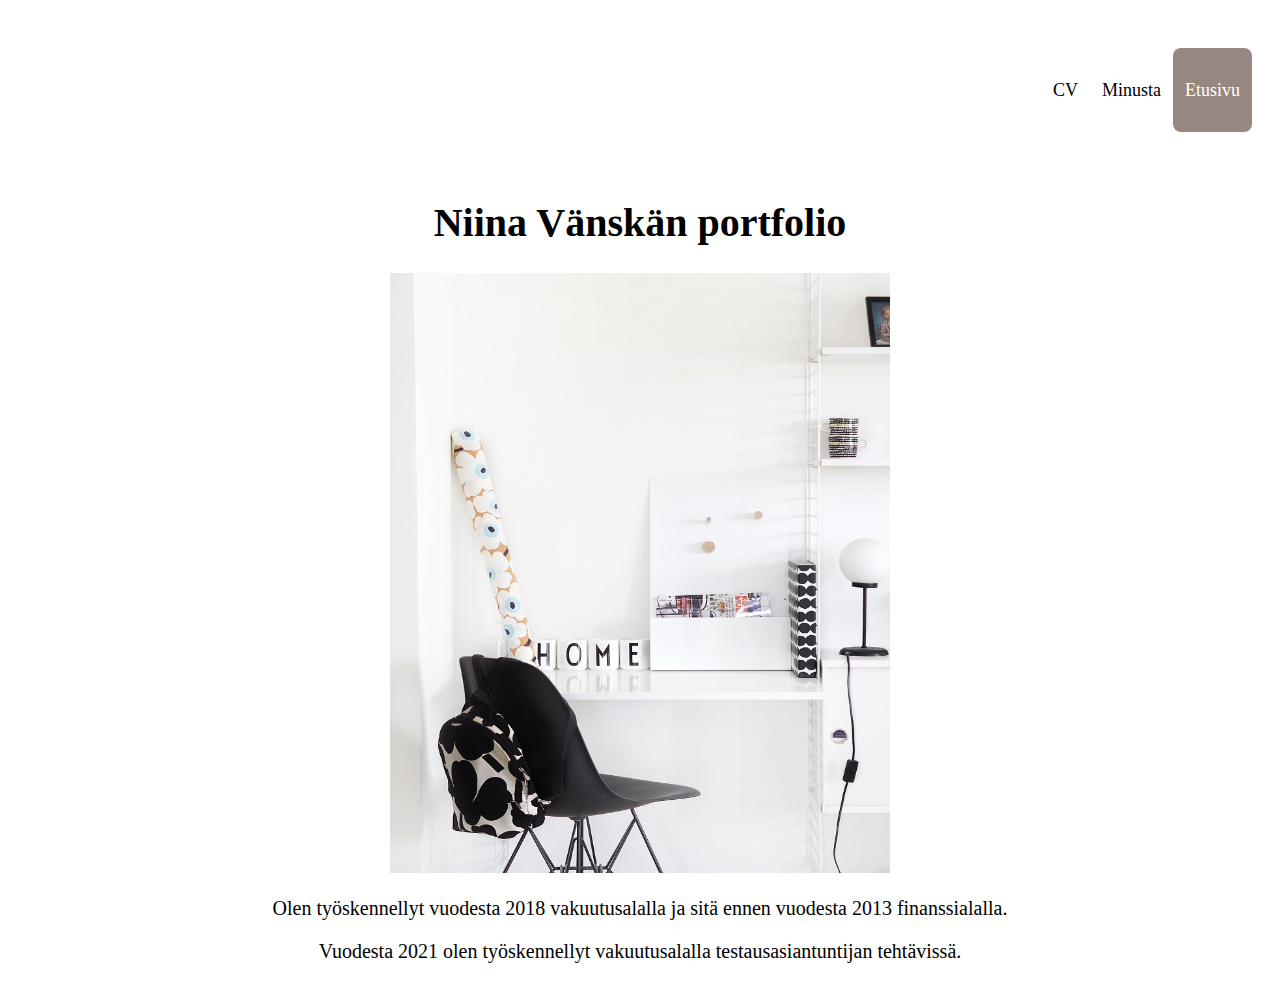
==== index.html @ ff8a99c8 "Add files via upload" ====
<!DOCTYPE html>
<html>
<head>
    <title>Niina Vänskän portfolio</title>
    <meta charset="UTF-8">
    <link rel="stylesheet" href="style.css">
    <link rel="preconnect" href="https://fonts.googleapis.com">
<link rel="preconnect" href="https://fonts.gstatic.com" crossorigin>
<link href="https://fonts.googleapis.com/css2?family=Oswald:wght@200..700&family=Roboto:ital,wght@0,100;0,300;0,400;0,500;0,700;0,900;1,100;1,300;1,400;1,500;1,700;1,900&display=swap" rel="stylesheet">
    <style>
        h1 {text-align: center;}
        p {text-align: center;}
        div {text-align: center;}
        header {text-align: right}
		
    </style>

</head>

<body>
        <div class="header">
          <a class="active" href="#etusivu">Etusivu</a>
          <a href="#minusta">Minusta</a>
          <a href="#cv">CV</a>
        </div>
      
    <div class="hihi">
        <h1 style="font-size:40px";>Niina Vänskän portfolio</h1>
    </div>

    <div class="img">
        <img src="kuva3.jpg" alt="kuva" width="500" height="600">
    </div>

    <div class="content">
        <p style="font-size:20px";>Olen työskennellyt vuodesta 2018 vakuutusalalla ja sitä ennen vuodesta 2013 finanssialalla.</style>
        <p style="font-size:20px";>Vuodesta 2021 olen työskennellyt vakuutusalalla testausasiantuntijan tehtävissä.</style>
        
    </div>
</body>

</html>
---- style.css ----
/* Style the header with a grey background and some padding */
.header {
    overflow: hidden;
    background-color: #ffffff;
    padding: 40px 20px;
  }
  
  /* Style the header links */
  .header a {
    float: left;
    color: black;
    text-align: center;
    padding: 12px;
    text-decoration: none;
    font-size: 18px;
    line-height: 60px;
    border-radius: 8px;
  }
  
  
  /* Change the background color on mouse-over */
  .header a:hover {
    background-color: #ffffff;
    color: black;
  }
  
  /* Style the active/current link*/
  .header a.active {
    background-color: #988780;
    color: white;
  }
  
  /* Float the link section to the right */
  .header a {
    float: right;
  }
  
  /* Add media queries for responsiveness - when the screen is 500px wide or less, stack the links on top of each other */
  @media screen and (max-width: 500px) {
    .header a {
      float: none;
      display: block;
      text-align: left;
    }
    .header {
      float: none;
    }
  }
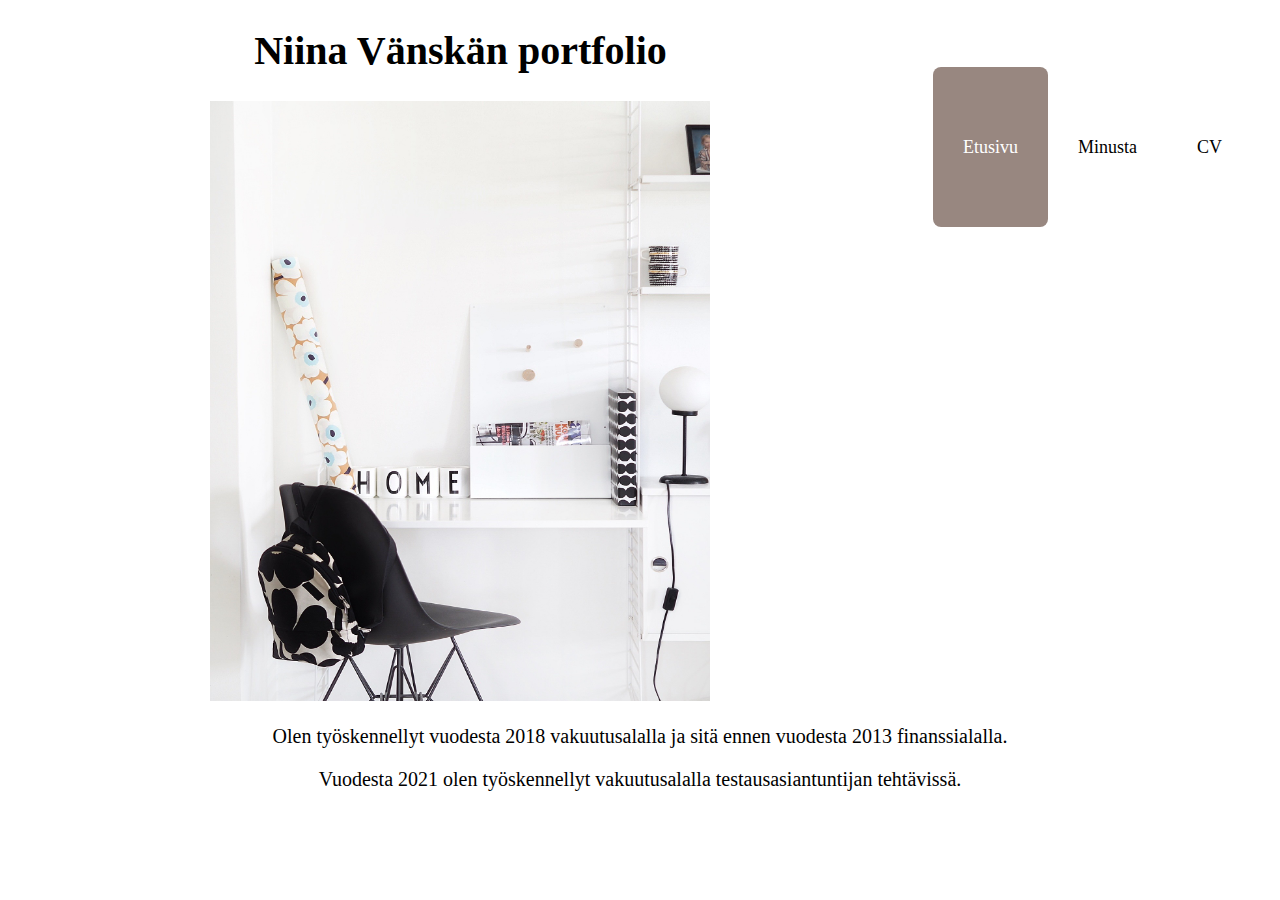
==== commit 1eb3b7e7: "Add files via upload" ====
--- a/index.html
+++ b/index.html
@@ -11,7 +11,6 @@
         h1 {text-align: center;}
         p {text-align: center;}
         div {text-align: center;}
-        header {text-align: right}
 		
     </style>
 
--- a/style.css
+++ b/style.css
@@ -10,10 +10,10 @@
     float: left;
     color: black;
     text-align: center;
-    padding: 12px;
+    padding: 30px;
     text-decoration: none;
     font-size: 18px;
-    line-height: 60px;
+    line-height: 100px;
     border-radius: 8px;
   }
   
@@ -31,7 +31,7 @@
   }
   
   /* Float the link section to the right */
-  .header a {
+  .header {
     float: right;
   }
   
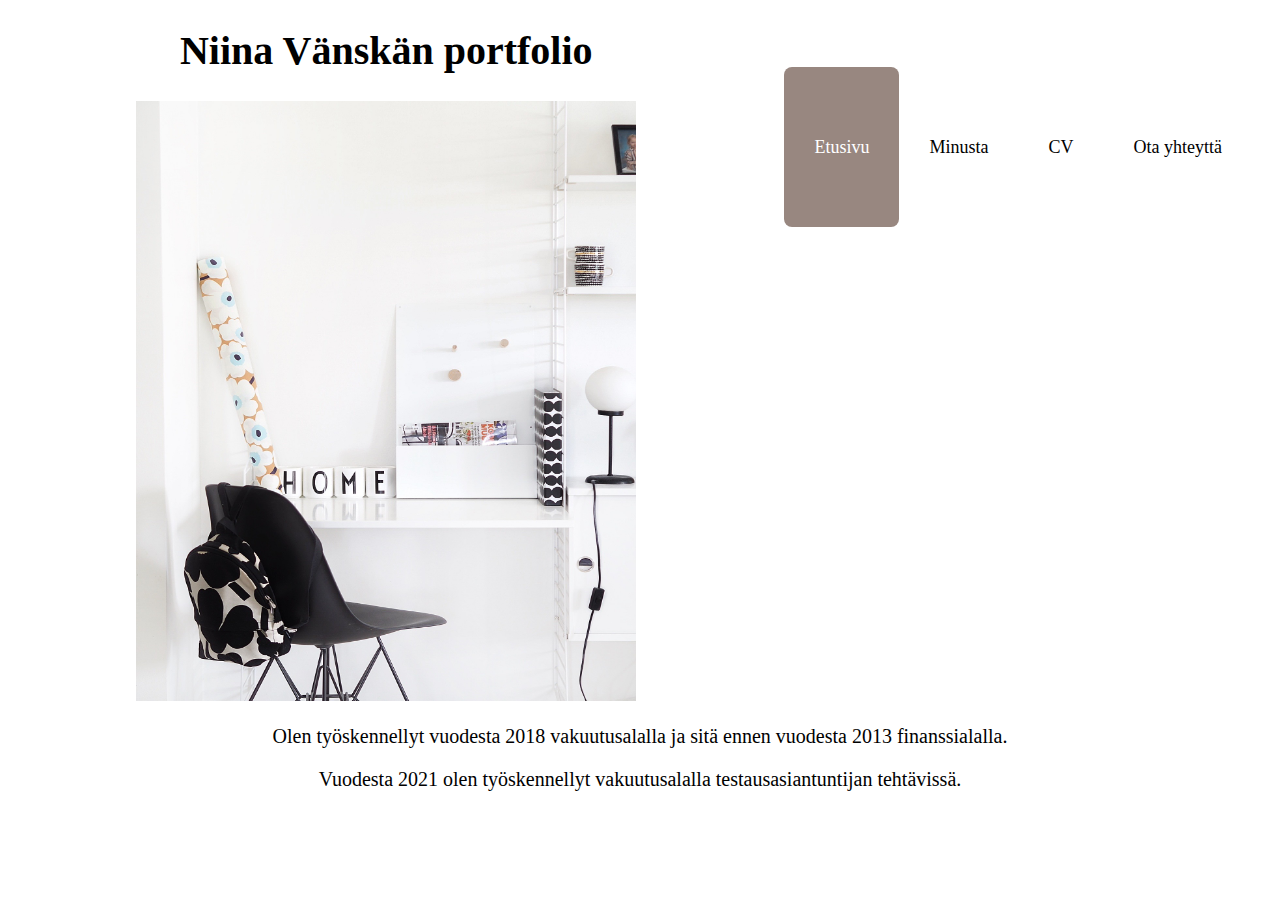
==== commit 18e8ff66: "Add files via upload" ====
--- a/index.html
+++ b/index.html
@@ -21,6 +21,7 @@
           <a class="active" href="#etusivu">Etusivu</a>
           <a href="#minusta">Minusta</a>
           <a href="#cv">CV</a>
+          <a href="otayhteytta">Ota yhteyttä</a>
         </div>
       
     <div class="hihi">
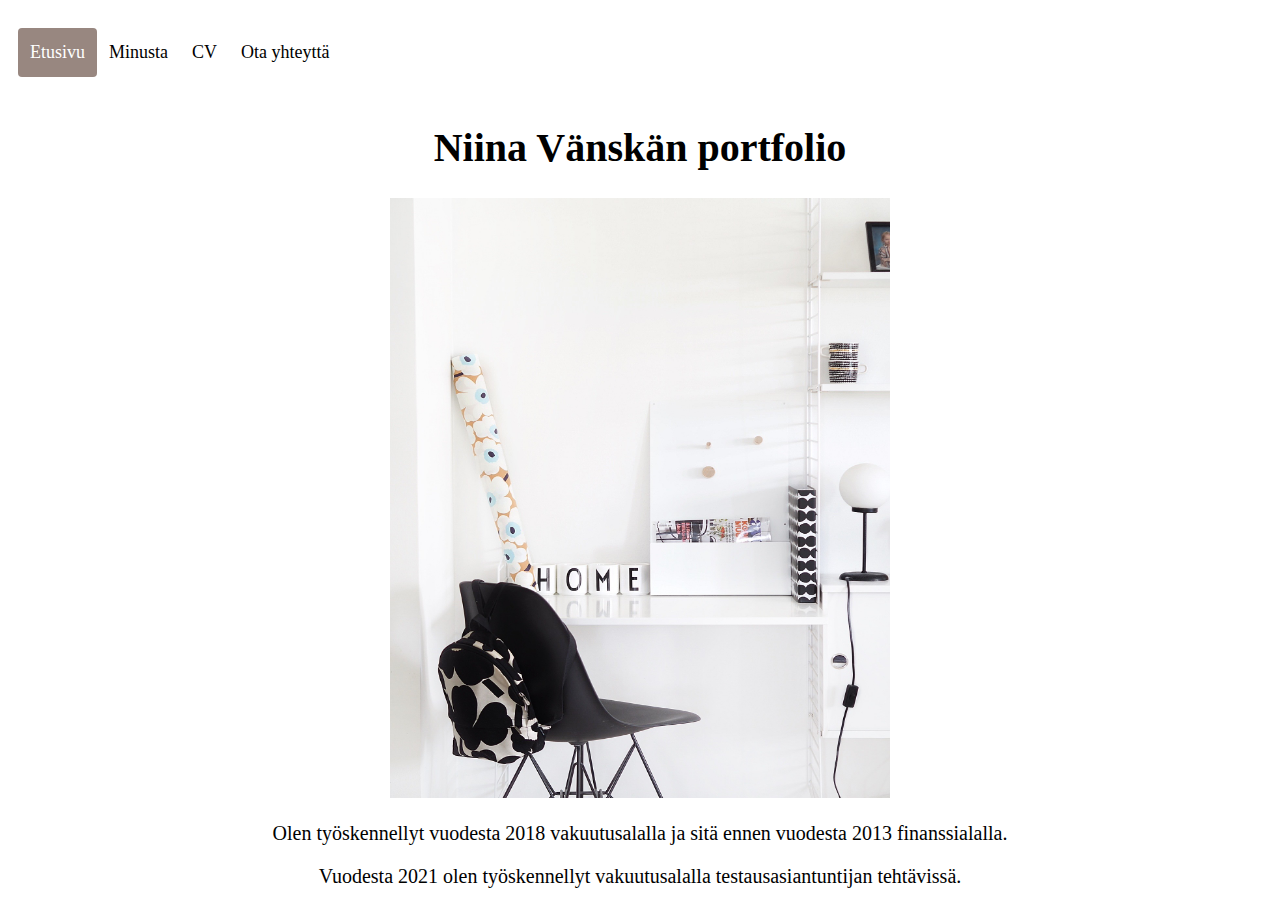
==== commit b79e8bf4: "Add files via upload" ====
--- a/index.html
+++ b/index.html
@@ -19,6 +19,7 @@
 <body>
         <div class="header">
           <a class="active" href="#etusivu">Etusivu</a>
+          <div class="header-right"></div>
           <a href="#minusta">Minusta</a>
           <a href="#cv">CV</a>
           <a href="otayhteytta">Ota yhteyttä</a>
--- a/style.css
+++ b/style.css
@@ -2,7 +2,7 @@
 .header {
     overflow: hidden;
     background-color: #ffffff;
-    padding: 40px 20px;
+    padding: 20px 10px;
   }
   
   /* Style the header links */
@@ -10,11 +10,11 @@
     float: left;
     color: black;
     text-align: center;
-    padding: 30px;
+    padding: 12px;
     text-decoration: none;
     font-size: 18px;
-    line-height: 100px;
-    border-radius: 8px;
+    line-height: 25px;
+    border-radius: 4px;
   }
   
   
@@ -31,7 +31,7 @@
   }
   
   /* Float the link section to the right */
-  .header {
+  .header-right {
     float: right;
   }
   
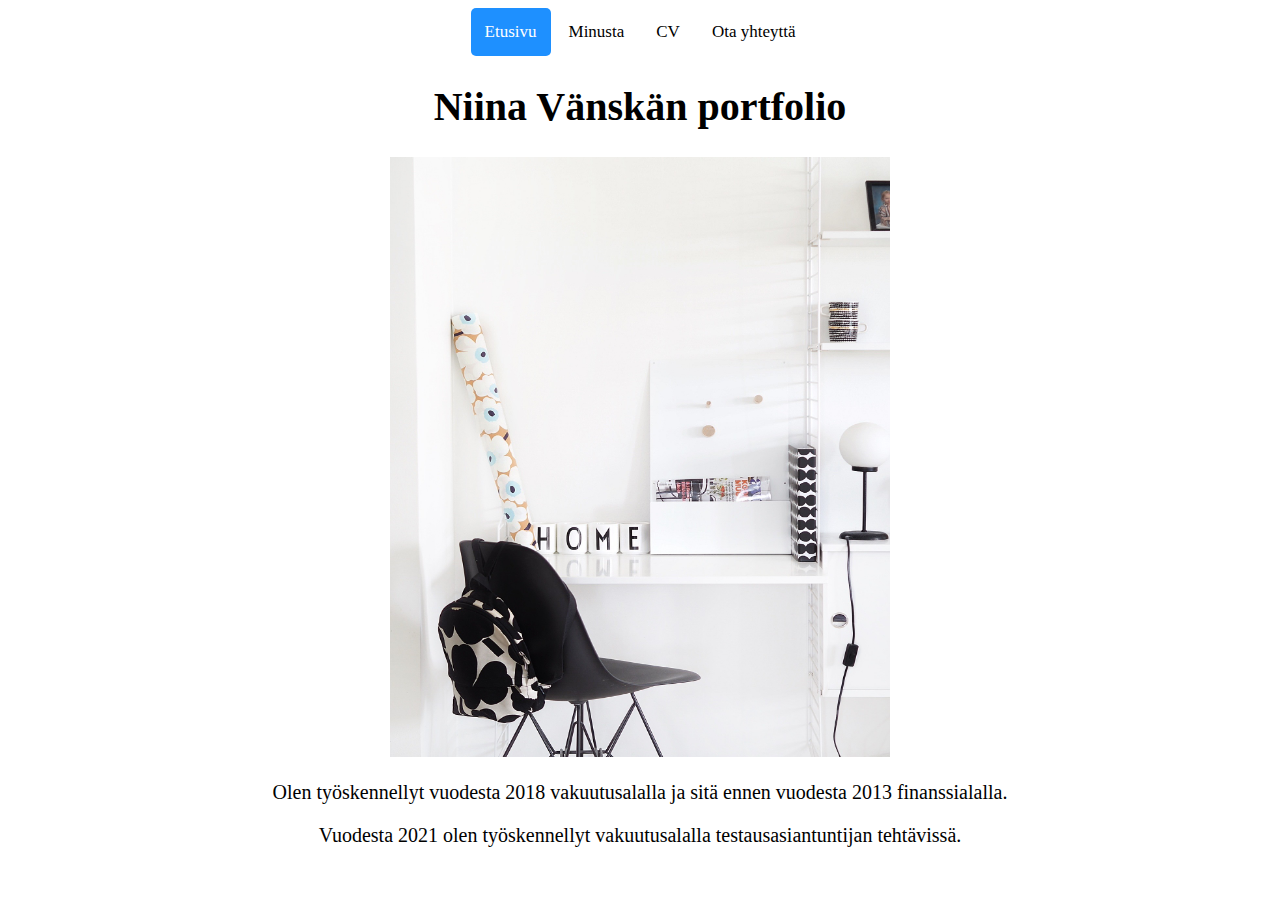
==== commit 50210ab2: "Add files via upload" ====
--- a/index.html
+++ b/index.html
@@ -17,13 +17,12 @@
 </head>
 
 <body>
-        <div class="header">
-          <a class="active" href="#etusivu">Etusivu</a>
-          <div class="header-right"></div>
-          <a href="#minusta">Minusta</a>
-          <a href="#cv">CV</a>
-          <a href="otayhteytta">Ota yhteyttä</a>
-        </div>
+    <div class="pill-nav">
+        <a class="active" href="#home">Etusivu</a>
+        <a href="#news">Minusta</a>
+        <a href="#contact">CV</a>
+        <a href="#about">Ota yhteyttä</a>
+      </div>
       
     <div class="hihi">
         <h1 style="font-size:40px";>Niina Vänskän portfolio</h1>
--- a/style.css
+++ b/style.css
@@ -1,48 +1,22 @@
-/* Style the header with a grey background and some padding */
-.header {
-    overflow: hidden;
-    background-color: #ffffff;
-    padding: 20px 10px;
+/* Style the links inside the pill navigation menu */
+.pill-nav a {
+    display: inline-block;
+    color: black;
+    text-align: center;
+    padding: 14px;
+    text-decoration: none;
+    font-size: 17px;
+    border-radius: 5px;
   }
   
-  /* Style the header links */
-  .header a {
-    float: left;
-    color: black;
-    text-align: center;
-    padding: 12px;
-    text-decoration: none;
-    font-size: 18px;
-    line-height: 25px;
-    border-radius: 4px;
-  }
-  
-  
-  /* Change the background color on mouse-over */
-  .header a:hover {
-    background-color: #ffffff;
+  /* Change the color of links on mouse-over */
+  .pill-nav a:hover {
+    background-color: #ddd;
     color: black;
   }
   
-  /* Style the active/current link*/
-  .header a.active {
-    background-color: #988780;
+  /* Add a color to the active/current link */
+  .pill-nav a.active {
+    background-color: dodgerblue;
     color: white;
-  }
-  
-  /* Float the link section to the right */
-  .header-right {
-    float: right;
-  }
-  
-  /* Add media queries for responsiveness - when the screen is 500px wide or less, stack the links on top of each other */
-  @media screen and (max-width: 500px) {
-    .header a {
-      float: none;
-      display: block;
-      text-align: left;
-    }
-    .header {
-      float: none;
-    }
   }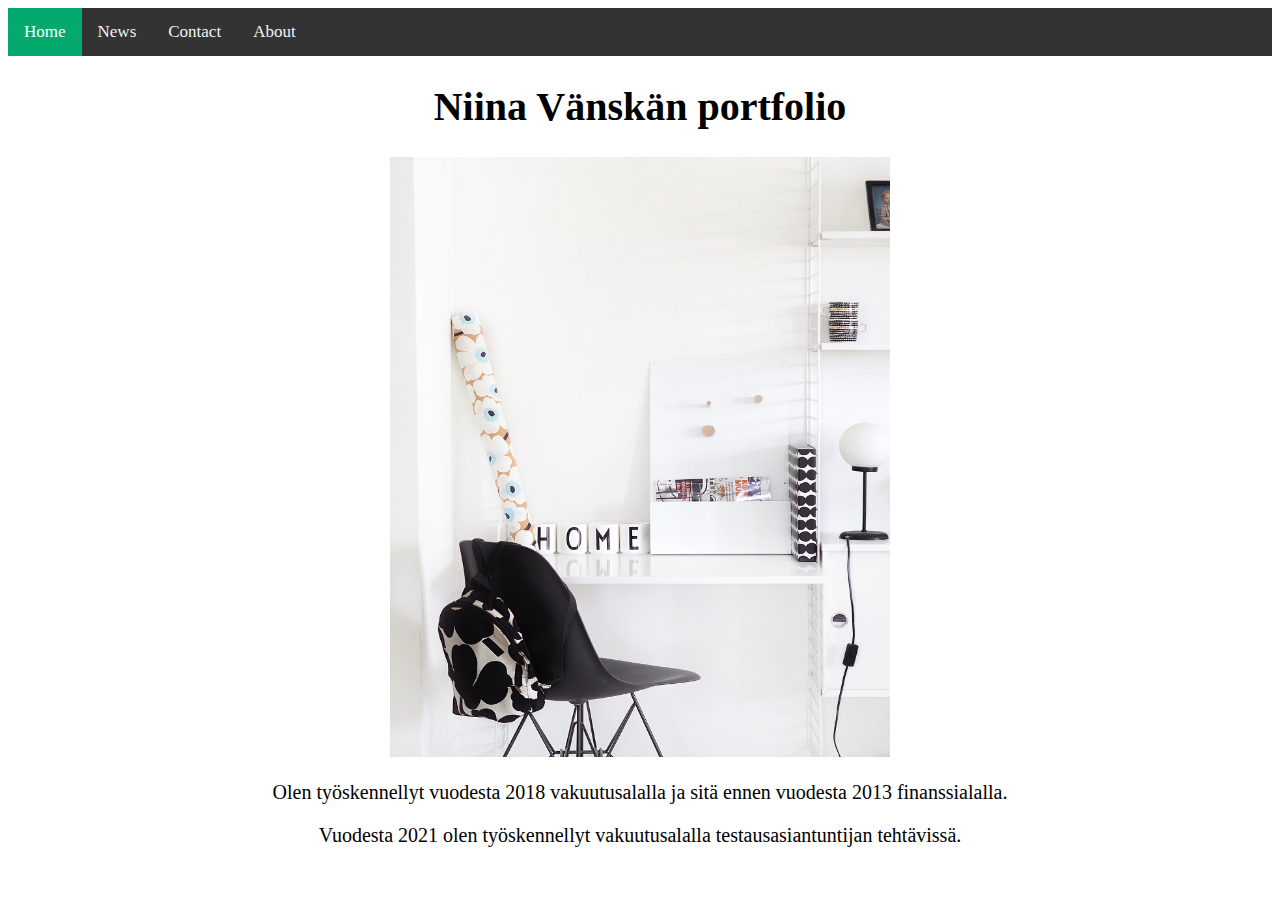
==== commit 80214e02: "Add files via upload" ====
--- a/index.html
+++ b/index.html
@@ -17,14 +17,14 @@
 </head>
 
 <body>
-    <div class="pill-nav">
-        <a class="active" href="#home">Etusivu</a>
-        <a href="#news">Minusta</a>
-        <a href="#contact">CV</a>
-        <a href="#about">Ota yhteyttä</a>
-      </div>
+    <div class="topnav">
+        <a class="active" href="#home">Home</a>
+        <a href="#news">News</a>
+        <a href="#contact">Contact</a>
+        <a href="#about">About</a>
+    </div>
       
-    <div class="hihi">
+    <div class="header">
         <h1 style="font-size:40px";>Niina Vänskän portfolio</h1>
     </div>
 
--- a/style.css
+++ b/style.css
@@ -1,22 +1,27 @@
-/* Style the links inside the pill navigation menu */
-.pill-nav a {
-    display: inline-block;
-    color: black;
+/* Add a black background color to the top navigation */
+.topnav {
+    background-color: #333;
+    overflow: hidden;
+  }
+  
+  /* Style the links inside the navigation bar */
+  .topnav a {
+    float: left;
+    color: #f2f2f2;
     text-align: center;
-    padding: 14px;
+    padding: 14px 16px;
     text-decoration: none;
     font-size: 17px;
-    border-radius: 5px;
   }
   
-  /* Change the color of links on mouse-over */
-  .pill-nav a:hover {
+  /* Change the color of links on hover */
+  .topnav a:hover {
     background-color: #ddd;
     color: black;
   }
   
   /* Add a color to the active/current link */
-  .pill-nav a.active {
-    background-color: dodgerblue;
+  .topnav a.active {
+    background-color: #04AA6D;
     color: white;
   }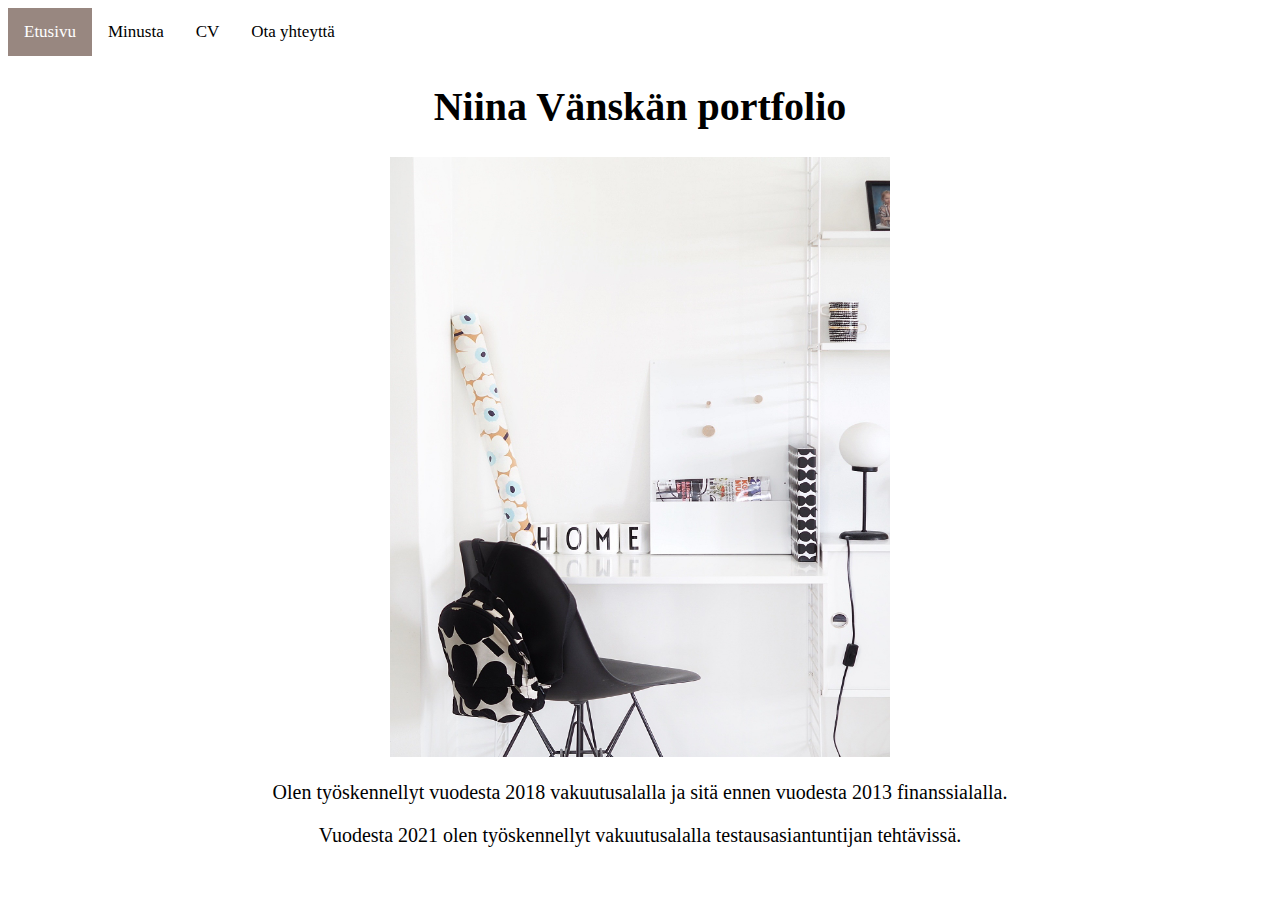
==== commit 0620c2bd: "Add files via upload" ====
--- a/index.html
+++ b/index.html
@@ -18,10 +18,10 @@
 
 <body>
     <div class="topnav">
-        <a class="active" href="#home">Home</a>
-        <a href="#news">News</a>
-        <a href="#contact">Contact</a>
-        <a href="#about">About</a>
+        <a class="active" href="#etusivu">Etusivu</a>
+        <a href="#minusta">Minusta</a>
+        <a href="#cv">CV</a>
+        <a href="#otayhteytta">Ota yhteyttä</a>
     </div>
       
     <div class="header">
--- a/style.css
+++ b/style.css
@@ -1,13 +1,13 @@
 /* Add a black background color to the top navigation */
 .topnav {
-    background-color: #333;
+    background-color: #ffffff;
     overflow: hidden;
   }
   
   /* Style the links inside the navigation bar */
   .topnav a {
     float: left;
-    color: #f2f2f2;
+    color: #000000;
     text-align: center;
     padding: 14px 16px;
     text-decoration: none;
@@ -22,6 +22,6 @@
   
   /* Add a color to the active/current link */
   .topnav a.active {
-    background-color: #04AA6D;
+    background-color: #988780;
     color: white;
   }